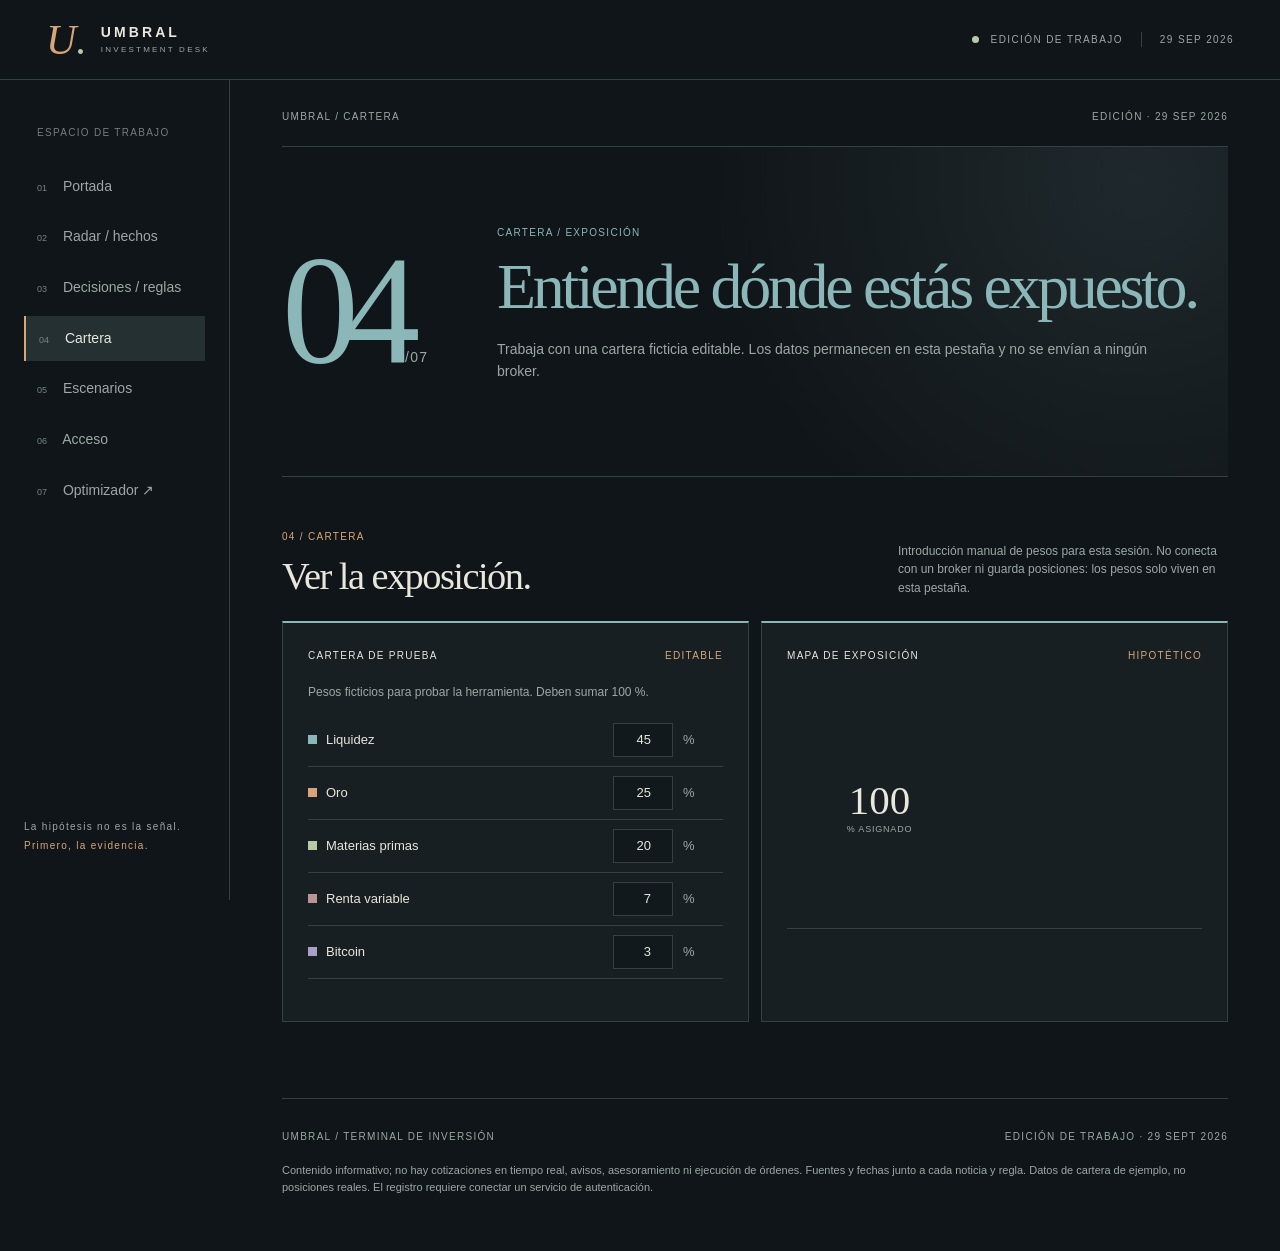
==== cartera.html @ d8eb35ee "Separate Umbral workspaces and date editorial decisions" ====
<!doctype html>
<html lang="es"><head><meta charset="utf-8"><meta name="viewport" content="width=device-width, initial-scale=1"><meta name="theme-color" content="#12171b"><title>Cartera · UMBRAL</title><link rel="stylesheet" href="./style.css"></head><body class="page-cartera"><div class="shell"><header class="topbar"><a class="brand" href="./" aria-label="Umbral, inicio"><span class="brandmark">U<span class="markdot">.</span></span><span class="brandname">UMBRAL<small>INVESTMENT DESK</small></span></a><div class="session"><span class="live-dot"></span><span>EDICIÓN DE TRABAJO</span><span class="top-date">29 SEP 2026</span></div></header><div class="layout"><aside class="rail"><div class="rail-label">ESPACIO DE TRABAJO</div><nav aria-label="Secciones"><a  href="./"><span>01</span> Portada</a><a href="./radar.html"><span>02</span> Radar / hechos</a><a href="./decisiones.html"><span>03</span> Decisiones / reglas</a><a class="active" aria-current="page" href="./cartera.html"><span>04</span> Cartera</a><a href="./escenarios.html"><span>05</span> Escenarios</a><a href="./#registro"><span>06</span> Acceso</a><a href="./optimizador/"><span>07</span> Optimizador ↗</a></nav><div class="rail-bottom">La hipótesis no es la señal.<br><strong>Primero, la evidencia.</strong></div></aside><main><div class="eyebrow"><span>UMBRAL / CARTERA</span><span>EDICIÓN · 29 SEP 2026</span></div><div class="page-masthead"><div class="mast-no">04<span>/07</span></div><div><div class="kicker">CARTERA / EXPOSICIÓN</div><h1>Entiende dónde estás expuesto.</h1><p>Trabaja con una cartera ficticia editable. Los datos permanecen en esta pestaña y no se envían a ningún broker.</p></div></div><section class="section"><div class="section-head"><div><span class="section-num">04 / CARTERA</span><h2>Ver la exposición.</h2></div><p>Introducción manual de pesos para esta sesión. No conecta con un broker ni guarda posiciones: los pesos solo viven en esta pestaña.</p></div><div class="portfolio-grid"><div class="panel"><div class="panel-title">CARTERA DE PRUEBA <span>EDITABLE</span></div><p class="helper">Pesos ficticios para probar la herramienta. Deben sumar 100 %.</p><div id="weight-inputs"></div><div class="weight-total" id="weight-total"></div></div><div class="panel portfolio-view"><div class="panel-title">MAPA DE EXPOSICIÓN <span>HIPOTÉTICO</span></div><div class="donut-wrap"><div class="donut" id="donut"><div class="donut-center">100<small>% ASIGNADO</small></div></div><div class="legend" id="legend"></div></div><p class="insight" id="portfolio-insight"></p></div></div></section><footer><span>UMBRAL / TERMINAL DE INVERSIÓN</span><span>EDICIÓN DE TRABAJO · 29 SEPT 2026</span><p>Contenido informativo; no hay cotizaciones en tiempo real, avisos, asesoramiento ni ejecución de órdenes. Fuentes y fechas junto a cada noticia y regla. Datos de cartera de ejemplo, no posiciones reales. El registro requiere conectar un servicio de autenticación.</p></footer></main></div></div><script src="./config.js"></script><script src="./app.js"></script></body></html>
---- style.css ----
:root{--bg:#101519;--surface:#181f23;--surface2:#202a2d;--line:#354044;--text:#e9e6db;--muted:#9ca8a5;--gold:#d6a679;--lime:#b7cba5;--blue:#8bb7b9;--red:#d28c80}*{box-sizing:border-box}html{scroll-behavior:smooth}body{margin:0;background:var(--bg);color:var(--text);font-family:Arial,Helvetica,sans-serif;font-size:14px;line-height:1.55}a{color:inherit;text-decoration:none}button,input{font:inherit}button{cursor:pointer}.shell{max-width:1700px;margin:auto}.topbar{height:80px;border-bottom:1px solid var(--line);display:flex;align-items:center;justify-content:space-between;padding:0 46px}.brand{display:flex;gap:14px;align-items:center}.brandmark{font-family:Georgia,serif;font-size:42px;font-style:italic;line-height:1;color:var(--gold)}.markdot{color:var(--lime)}.brandname{font-size:14px;font-weight:700;letter-spacing:.22em}.brandname small{display:block;font-size:8px;font-weight:400;letter-spacing:.28em;color:var(--muted)}.session{display:flex;align-items:center;gap:12px;font-size:10px;letter-spacing:.14em;color:var(--muted)}.live-dot,.dot{display:inline-block;width:7px;height:7px;background:var(--lime);border-radius:50%;flex:none}.top-date{border-left:1px solid var(--line);padding-left:18px;margin-left:6px}.layout{display:grid;grid-template-columns:230px minmax(0,1fr)}.rail{position:sticky;top:0;align-self:start;min-height:calc(100vh - 80px);border-right:1px solid var(--line);padding:45px 24px;display:flex;flex-direction:column}.rail-label,.eyebrow,.kicker,.section-num,.card-meta,.panel-title,.source-note,.rail-bottom,footer,.figure-top,.figure-row,.figure-desc,.news-foot,.signal-id,.signal-status,.formula{letter-spacing:.13em;font-size:10px}.rail-label{color:#707f80;margin:0 0 23px 13px}.rail nav{display:flex;flex-direction:column;gap:5px}.rail nav a{padding:12px 13px;color:var(--muted);transition:.2s}.rail nav a span{font-size:9px;color:#758586;margin-right:12px}.rail nav a:hover,.rail nav a.active{background:#253033;color:var(--text)}.rail nav a.active{border-left:2px solid var(--gold)}.rail-bottom{margin-top:auto;color:var(--muted);line-height:1.9}.rail-bottom strong{color:var(--gold);font-weight:400}main{min-width:0;padding:0 52px}.eyebrow{display:flex;justify-content:space-between;color:var(--muted);padding:29px 0 21px;border-bottom:1px solid var(--line)}.hero{display:grid;grid-template-columns:minmax(0,1.25fr) minmax(280px,.75fr);gap:52px;align-items:center;padding:67px 0 66px}.kicker{color:var(--gold)}h1,h2,h3,p{margin-top:0}h1,h2,h3{font-weight:400}h1,h2{font-family:Georgia,'Times New Roman',serif}h1{font-size:clamp(43px,5vw,80px);line-height:1.06;letter-spacing:-.052em;margin:21px 0 23px;max-width:750px}h1 em{font-weight:400;color:var(--gold)}.hero p{font-size:15px;color:var(--muted);max-width:490px;line-height:1.75}.hero-actions{display:flex;gap:10px;flex-wrap:wrap;margin-top:31px}.button{display:inline-flex;justify-content:space-between;align-items:center;gap:25px;padding:13px 17px;font-size:12px;font-weight:600;min-height:46px}.button.primary{background:var(--gold);color:#171c1d}.button.quiet{border:1px solid var(--line);color:var(--text)}.button:hover{filter:brightness(1.12)}.hero-figure{background:linear-gradient(145deg,#253034,#1a2226 80%);border:1px solid #44504d;padding:26px 27px 21px;min-height:330px;box-shadow:15px 15px 0 #11191d}.figure-top{display:flex;align-items:center;justify-content:space-between;color:var(--muted)}.status-pill{background:#3b3830;color:#e8c79d;padding:5px 8px;font-size:9px;white-space:nowrap}.status-pill i{display:inline-block;width:6px;height:6px;background:var(--gold);border-radius:50%;margin-right:5px}.figure-number{font-family:Georgia,serif;font-size:104px;line-height:1;margin:28px 0 0;letter-spacing:-.08em}.figure-number span{font-size:34px;color:#657376;letter-spacing:0}.figure-desc{color:var(--muted);margin:2px 0 23px}.figure-divider{border-top:1px solid var(--line)}.figure-row{display:flex;justify-content:space-between;gap:10px;padding:11px 0;border-bottom:1px solid var(--line);color:var(--muted)}.figure-row b{font-weight:500;color:var(--gold)}.hero-figure small{display:block;color:#8b9998;font-size:10px;margin-top:17px;letter-spacing:0}.metrics{display:grid;grid-template-columns:repeat(3,1fr);border-top:1px solid var(--line);border-bottom:1px solid var(--line)}.metrics>div{padding:23px 22px 22px 0}.metrics>div+div{padding-left:22px;border-left:1px solid var(--line)}.metrics span{font-size:10px;letter-spacing:.12em;color:var(--gold)}.metrics strong{display:block;margin:6px 0 4px;font-family:Georgia,serif;font-size:21px;font-weight:400;line-height:1.2}.metrics p{margin:0;color:var(--muted);font-size:12px}.section{padding:76px 0 12px;scroll-margin-top:20px}.section-head{display:flex;justify-content:space-between;gap:28px;align-items:end;margin-bottom:24px}.section-num{color:var(--gold)}h2{font-size:clamp(34px,3vw,49px);letter-spacing:-.04em;margin:9px 0 0;line-height:1.1}.section-head p{max-width:330px;color:var(--muted);font-size:12px;margin:0}.news-grid{display:grid;grid-template-columns:repeat(2,minmax(0,1fr));gap:12px}.news-card{background:var(--surface);border:1px solid var(--line);padding:23px 23px 20px;min-height:240px;display:flex;flex-direction:column}.news-card.lead{grid-row:span 2;background:#253034;border-top:2px solid var(--gold);min-height:493px}.news-card.muted-card{background:#151d21}.card-meta{display:flex;justify-content:space-between;gap:12px;color:#8d9d9e}.card-meta .topic{color:var(--gold)}.news-card h3{font-family:Georgia,serif;font-size:27px;letter-spacing:-.025em;line-height:1.16;margin:25px 0 10px}.news-card.lead h3{font-size:40px;max-width:380px;margin-top:64px}.news-card p{font-size:13px;color:#b4bfbd;line-height:1.65}.news-foot{display:flex;justify-content:space-between;gap:10px;flex-wrap:wrap;border-top:1px solid var(--line);padding-top:16px;margin-top:auto;color:var(--muted);letter-spacing:.03em;font-size:11px}.news-foot a{color:var(--gold)}.dot.amber{background:var(--gold)}.dot.blue{background:var(--blue)}.signal-list{border-top:1px solid var(--line)}.signal{display:grid;grid-template-columns:180px minmax(0,1fr) 110px;gap:20px;padding:26px 0;border-bottom:1px solid var(--line);align-items:start}.signal-id{font-family:Georgia,serif;color:var(--gold);font-size:35px;line-height:1}.signal-id span{display:block;font-family:Arial,sans-serif;font-size:9px;color:var(--muted);margin-top:12px}.signal h3{font-family:Georgia,serif;font-size:23px;line-height:1.1;margin:0 0 8px}.signal p{color:var(--muted);font-size:12px;max-width:530px;margin:0}.signal-status{color:var(--gold);border:1px solid #685648;padding:7px 8px;text-align:center;white-space:nowrap;font-size:9px}.source-note{color:var(--muted);letter-spacing:0;font-size:11px;margin-top:16px}.portfolio-grid,.scenario-grid{display:grid;grid-template-columns:1fr 1fr;gap:12px}.panel{border:1px solid var(--line);background:var(--surface);padding:25px;min-width:0}.panel-title{display:flex;justify-content:space-between;gap:10px;color:var(--text);margin-bottom:19px}.panel-title span{color:var(--gold)}.helper,.insight{font-size:12px;color:var(--muted)}.weight-row{display:grid;grid-template-columns:1fr 60px 40px;gap:10px;align-items:center;padding:9px 0;border-bottom:1px solid var(--line);font-size:13px}.weight-row input{width:60px;padding:6px;border:1px solid var(--line);background:#11191c;color:var(--text);text-align:right;border-radius:0}.weight-row i,.legend i{display:inline-block;width:9px;height:9px;margin-right:9px}.weight-row .suffix{color:var(--muted)}.weight-total{font-size:12px;color:var(--lime);margin-top:17px}.weight-total.error{color:var(--red)}.donut-wrap{display:flex;align-items:center;gap:25px;min-height:245px}.donut{height:185px;width:185px;border-radius:50%;display:grid;place-items:center;flex:none}.donut-center{display:flex;align-items:center;justify-content:center;flex-direction:column;background:var(--surface);border-radius:50%;height:120px;width:120px;font:41px Georgia,serif}.donut-center small{font:9px Arial,sans-serif;letter-spacing:.09em;color:var(--muted)}.legend{display:grid;gap:10px;font-size:12px;min-width:0}.legend div{white-space:nowrap}.legend span{color:var(--muted)}.insight{border-top:1px solid var(--line);padding-top:15px;margin:0}.scenario-controls label{display:block;font-size:12px;color:var(--muted);margin:11px 0 17px}.scenario-controls output{float:right;color:var(--text)}input[type=range]{width:100%;display:block;margin-top:9px;accent-color:var(--gold)}.preset-row{display:flex;flex-wrap:wrap;gap:7px;border-top:1px solid var(--line);padding-top:17px}.preset-row button{border:1px solid var(--line);background:#263034;color:var(--text);padding:8px 11px;font-size:11px}.preset-row button:hover{border-color:var(--gold)}.impact-value{font-family:Georgia,serif;font-size:clamp(54px,6vw,90px);line-height:1.15;color:var(--lime);margin:30px 0 8px;letter-spacing:-.06em}.impact-value.negative{color:var(--red)}.impact p{font-size:12px;color:var(--muted);max-width:370px}.impact-bars{margin-top:25px}.impact-row{display:grid;grid-template-columns:110px 1fr 60px;gap:10px;align-items:center;font-size:11px;margin:13px 0;color:var(--muted)}.impact-track{height:6px;background:#344044;position:relative}.impact-track i{display:block;height:6px;background:var(--gold);position:absolute;left:50%}.impact-track i.minus{background:var(--red);right:50%;left:auto}.impact-row b{color:var(--text);text-align:right;font-weight:400}.formula{border-top:1px solid var(--line);padding-top:18px;color:var(--muted);letter-spacing:0;margin-top:27px}.add-value{margin-top:12px;border:1px solid #665443;background:#272b2a;display:flex;gap:28px;padding:22px 25px}.add-num{color:var(--gold);font:38px Georgia,serif;white-space:nowrap}.add-value h3{font:23px Georgia,serif;margin:0 0 7px}.add-value p{font-size:12px;line-height:1.7;color:#c4c8be;margin:0}.optimizer-box{background:#262b29;border:1px solid #665443;padding:42px;display:flex;justify-content:space-between;gap:25px;overflow:hidden}.optimizer-box h2{margin:13px 0 15px}.optimizer-box p{font-size:13px;color:#bdc5bf;max-width:570px;line-height:1.7}.optimizer-box .button{margin-top:10px}.optimizer-glyph{font:130px Georgia,serif;color:#d6a67922;align-self:center;position:relative}.optimizer-glyph span{position:absolute;right:0;bottom:20px;font:11px Arial,sans-serif;color:var(--gold);letter-spacing:.18em}footer{border-top:1px solid var(--line);padding:30px 0 55px;display:flex;flex-wrap:wrap;justify-content:space-between;gap:10px;color:var(--muted);margin-top:64px}footer p{flex-basis:100%;font-size:11px;letter-spacing:0;margin:7px 0 0}@media(max-width:1100px){main{padding:0 30px}.layout{grid-template-columns:190px minmax(0,1fr)}.rail{padding:30px 15px}.hero{gap:30px}.donut-wrap{flex-wrap:wrap}.news-card.lead{min-height:450px}}@media(max-width:760px){.topbar{height:62px;padding:0 16px}.top-date{display:none}.session{font-size:9px}.brandmark{font-size:34px}.brandname{font-size:12px}.layout{display:block}.rail{min-height:0;position:sticky;top:0;z-index:5;padding:0;border-right:0;background:#101519;border-bottom:1px solid var(--line)}.rail-label,.rail-bottom{display:none}.rail nav{flex-direction:row;overflow-x:auto;gap:0;scrollbar-width:none;white-space:nowrap;padding:0 10px}.rail nav::-webkit-scrollbar{display:none}.rail nav a{padding:13px 10px;font-size:11px}.rail nav a span{display:none}main{padding:0 17px}.eyebrow{padding:19px 0 10px;font-size:9px}.eyebrow span:last-child{max-width:120px;text-align:right}.hero{grid-template-columns:1fr;gap:28px;padding:42px 0 34px}h1{font-size:clamp(40px,10vw,56px);margin:14px 0 17px}.hero p{font-size:13px}.hero-actions{margin-top:22px}.hero-figure{min-height:0;padding:18px 19px;box-shadow:7px 7px 0 #11191d}.figure-number{font-size:72px;margin-top:19px}.figure-desc{margin-bottom:13px}.metrics{grid-template-columns:1fr}.metrics>div,.metrics>div+div{padding:14px 0;border-left:0;border-top:1px solid var(--line)}.metrics>div:first-child{border-top:0}.metrics strong{font-size:18px}.metrics p{font-size:11px}.section{padding-top:55px}.section-head{display:block}.section-head p{margin-top:12px}.news-grid,.portfolio-grid,.scenario-grid{grid-template-columns:1fr}.news-card,.news-card.lead{min-height:0;grid-row:auto;padding:20px}.news-card.lead h3{font-size:30px;margin:27px 0 10px}.news-card h3{font-size:25px;margin:20px 0 10px}.news-card p{font-size:12px}.signal{grid-template-columns:40px 1fr;gap:13px;padding:20px 0}.signal-id{font-size:26px}.signal-id span{display:none}.signal h3{font-size:19px}.signal-status{grid-column:2;justify-self:start;font-size:8px;padding:5px 7px}.panel{padding:20px}.donut-wrap{flex-wrap:nowrap;gap:18px}.donut{width:150px;height:150px}.donut-center{width:94px;height:94px;font-size:29px}.legend{font-size:10px}.add-value{padding:18px;gap:15px}.add-num{font-size:25px}.optimizer-box{padding:25px}.optimizer-glyph{display:none}footer{margin-top:45px;padding-bottom:30px}}@media(max-width:360px){.donut-wrap{flex-wrap:wrap}.hero-actions .button{width:100%}.card-meta{font-size:9px}.session{letter-spacing:0}}
.signup-box{border:1px solid #786049;background:linear-gradient(135deg,#293132,#1c2528);padding:38px;display:grid;grid-template-columns:minmax(0,1fr) 210px;gap:48px}.signup-box h2{margin:13px 0}.signup-box p{color:#bfcbc7;font-size:13px;line-height:1.7;max-width:590px}.signup-box form{margin-top:26px;max-width:520px}.signup-box label{display:block;font-size:10px;letter-spacing:.16em;color:var(--gold);margin-bottom:9px}.signup-controls{display:flex;gap:8px}.signup-controls input{min-width:0;flex:1;background:#11191c;border:1px solid #64706b;border-radius:0;color:var(--text);padding:13px;font-size:14px}.signup-controls button{border:0;background:var(--gold);color:#131b1b;padding:12px 17px;font-weight:700;white-space:nowrap}.signup-controls button:disabled{opacity:.45;cursor:not-allowed}.signup-box #signup-state{font-size:11px;color:var(--gold);margin:7px 0 0}.signup-box .privacy{font-size:11px;color:var(--muted);margin:18px 0 0}.signup-aside{border-left:1px solid #54605b;padding-left:22px;display:flex;flex-direction:column;justify-content:center;gap:31px;font-family:Georgia,serif;font-size:16px;color:var(--gold)}@media(max-width:760px){.signup-box{grid-template-columns:1fr;padding:24px;gap:18px}.signup-aside{border-left:0;border-top:1px solid #54605b;padding:17px 0 0;gap:7px;font-size:12px}.signup-controls{flex-wrap:wrap}.signup-controls input,.signup-controls button{width:100%;min-height:46px}}
/* Separate workspaces share one system but use their own visual hierarchy. */
body.page-radar{--page-accent:#d6a679}body.page-senales{--page-accent:#d28c80}body.page-cartera{--page-accent:#8bb7b9}body.page-escenarios{--page-accent:#b7cba5}body.page-portada{--page-accent:#d6a679}
.page-masthead{display:grid;grid-template-columns:180px minmax(0,1fr);gap:35px;min-height:330px;align-items:center;border-bottom:1px solid var(--line);background:radial-gradient(circle at 90% 10%,color-mix(in srgb,var(--page-accent) 12%,transparent),transparent 47%)}.mast-no{font:clamp(100px,12vw,190px)/1 Georgia,serif;color:var(--page-accent);letter-spacing:-.1em}.mast-no span{font:14px Arial,sans-serif;letter-spacing:.1em;color:var(--muted)}.page-masthead .kicker,.page-masthead h1{color:var(--page-accent)}.page-masthead h1{max-width:820px;margin:12px 0 19px;font-size:clamp(42px,5vw,72px)}.page-masthead p{max-width:670px;color:var(--muted);font-size:14px}.page-masthead+.section{padding-top:48px}.page-senales .signal-list{border-top:2px solid var(--page-accent)}.page-senales .signal-id,.page-senales .section-num{color:var(--page-accent)}.page-cartera .panel{border-top:2px solid var(--page-accent)}.page-escenarios .panel{border-top:2px solid var(--page-accent)}.editorial-stamp{border:1px solid var(--line);padding:12px 15px;margin:0 0 18px;background:#232c2e;font-size:10px;letter-spacing:.08em;color:var(--muted)}.editorial-stamp a,.source-note a{color:var(--gold);text-decoration:underline;text-underline-offset:3px}.source-note{line-height:1.6}
@media(max-width:760px){.page-masthead{grid-template-columns:1fr;gap:0;min-height:0;padding:34px 0 28px}.mast-no{font-size:72px}.page-masthead h1{font-size:43px}.page-masthead p{font-size:12px}.page-masthead+.section{padding-top:30px}}
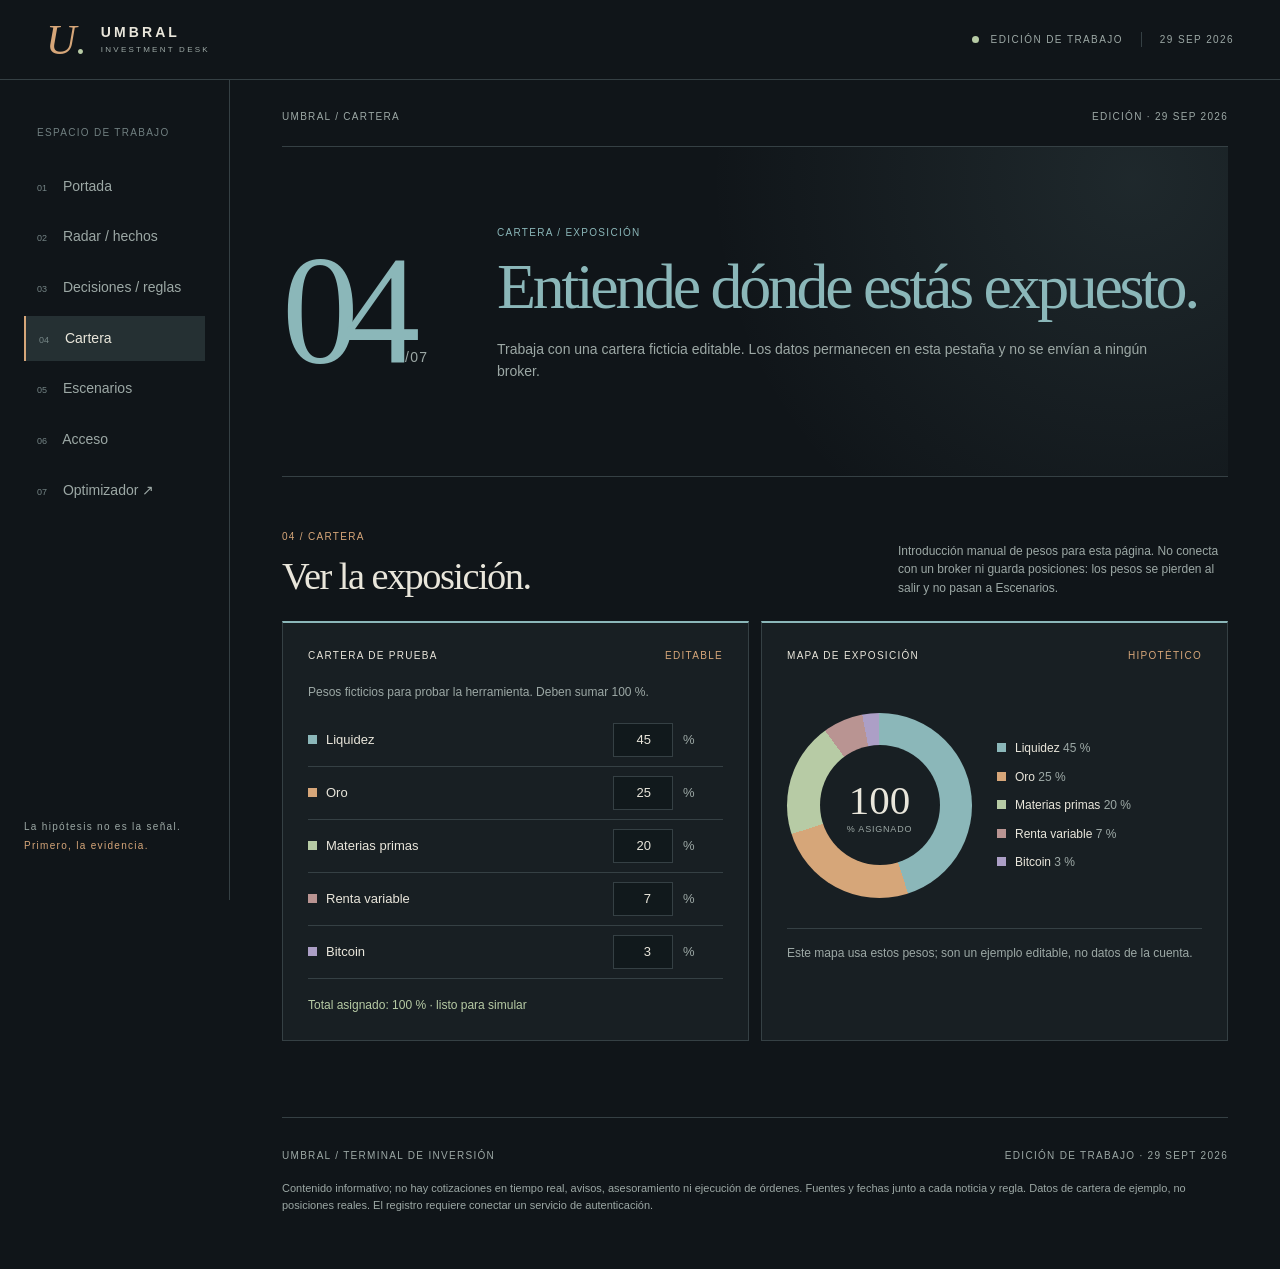
==== commit 29912737: "Restore scenario calculations in separate workspace" ====
--- a/cartera.html
+++ b/cartera.html
@@ -1,2 +1,2 @@
 <!doctype html>
-<html lang="es"><head><meta charset="utf-8"><meta name="viewport" content="width=device-width, initial-scale=1"><meta name="theme-color" content="#12171b"><title>Cartera · UMBRAL</title><link rel="stylesheet" href="./style.css"></head><body class="page-cartera"><div class="shell"><header class="topbar"><a class="brand" href="./" aria-label="Umbral, inicio"><span class="brandmark">U<span class="markdot">.</span></span><span class="brandname">UMBRAL<small>INVESTMENT DESK</small></span></a><div class="session"><span class="live-dot"></span><span>EDICIÓN DE TRABAJO</span><span class="top-date">29 SEP 2026</span></div></header><div class="layout"><aside class="rail"><div class="rail-label">ESPACIO DE TRABAJO</div><nav aria-label="Secciones"><a  href="./"><span>01</span> Portada</a><a href="./radar.html"><span>02</span> Radar / hechos</a><a href="./decisiones.html"><span>03</span> Decisiones / reglas</a><a class="active" aria-current="page" href="./cartera.html"><span>04</span> Cartera</a><a href="./escenarios.html"><span>05</span> Escenarios</a><a href="./#registro"><span>06</span> Acceso</a><a href="./optimizador/"><span>07</span> Optimizador ↗</a></nav><div class="rail-bottom">La hipótesis no es la señal.<br><strong>Primero, la evidencia.</strong></div></aside><main><div class="eyebrow"><span>UMBRAL / CARTERA</span><span>EDICIÓN · 29 SEP 2026</span></div><div class="page-masthead"><div class="mast-no">04<span>/07</span></div><div><div class="kicker">CARTERA / EXPOSICIÓN</div><h1>Entiende dónde estás expuesto.</h1><p>Trabaja con una cartera ficticia editable. Los datos permanecen en esta pestaña y no se envían a ningún broker.</p></div></div><section class="section"><div class="section-head"><div><span class="section-num">04 / CARTERA</span><h2>Ver la exposición.</h2></div><p>Introducción manual de pesos para esta sesión. No conecta con un broker ni guarda posiciones: los pesos solo viven en esta pestaña.</p></div><div class="portfolio-grid"><div class="panel"><div class="panel-title">CARTERA DE PRUEBA <span>EDITABLE</span></div><p class="helper">Pesos ficticios para probar la herramienta. Deben sumar 100 %.</p><div id="weight-inputs"></div><div class="weight-total" id="weight-total"></div></div><div class="panel portfolio-view"><div class="panel-title">MAPA DE EXPOSICIÓN <span>HIPOTÉTICO</span></div><div class="donut-wrap"><div class="donut" id="donut"><div class="donut-center">100<small>% ASIGNADO</small></div></div><div class="legend" id="legend"></div></div><p class="insight" id="portfolio-insight"></p></div></div></section><footer><span>UMBRAL / TERMINAL DE INVERSIÓN</span><span>EDICIÓN DE TRABAJO · 29 SEPT 2026</span><p>Contenido informativo; no hay cotizaciones en tiempo real, avisos, asesoramiento ni ejecución de órdenes. Fuentes y fechas junto a cada noticia y regla. Datos de cartera de ejemplo, no posiciones reales. El registro requiere conectar un servicio de autenticación.</p></footer></main></div></div><script src="./config.js"></script><script src="./app.js"></script></body></html>
+<html lang="es"><head><meta charset="utf-8"><meta name="viewport" content="width=device-width, initial-scale=1"><meta name="theme-color" content="#12171b"><title>Cartera · UMBRAL</title><link rel="stylesheet" href="./style.css"></head><body class="page-cartera"><div class="shell"><header class="topbar"><a class="brand" href="./" aria-label="Umbral, inicio"><span class="brandmark">U<span class="markdot">.</span></span><span class="brandname">UMBRAL<small>INVESTMENT DESK</small></span></a><div class="session"><span class="live-dot"></span><span>EDICIÓN DE TRABAJO</span><span class="top-date">29 SEP 2026</span></div></header><div class="layout"><aside class="rail"><div class="rail-label">ESPACIO DE TRABAJO</div><nav aria-label="Secciones"><a  href="./"><span>01</span> Portada</a><a href="./radar.html"><span>02</span> Radar / hechos</a><a href="./decisiones.html"><span>03</span> Decisiones / reglas</a><a class="active" aria-current="page" href="./cartera.html"><span>04</span> Cartera</a><a href="./escenarios.html"><span>05</span> Escenarios</a><a href="./#registro"><span>06</span> Acceso</a><a href="./optimizador/"><span>07</span> Optimizador ↗</a></nav><div class="rail-bottom">La hipótesis no es la señal.<br><strong>Primero, la evidencia.</strong></div></aside><main><div class="eyebrow"><span>UMBRAL / CARTERA</span><span>EDICIÓN · 29 SEP 2026</span></div><div class="page-masthead"><div class="mast-no">04<span>/07</span></div><div><div class="kicker">CARTERA / EXPOSICIÓN</div><h1>Entiende dónde estás expuesto.</h1><p>Trabaja con una cartera ficticia editable. Los datos permanecen en esta pestaña y no se envían a ningún broker.</p></div></div><section class="section"><div class="section-head"><div><span class="section-num">04 / CARTERA</span><h2>Ver la exposición.</h2></div><p>Introducción manual de pesos para esta página. No conecta con un broker ni guarda posiciones: los pesos se pierden al salir y no pasan a Escenarios.</p></div><div class="portfolio-grid"><div class="panel"><div class="panel-title">CARTERA DE PRUEBA <span>EDITABLE</span></div><p class="helper">Pesos ficticios para probar la herramienta. Deben sumar 100 %.</p><div id="weight-inputs"></div><div class="weight-total" id="weight-total"></div></div><div class="panel portfolio-view"><div class="panel-title">MAPA DE EXPOSICIÓN <span>HIPOTÉTICO</span></div><div class="donut-wrap"><div class="donut" id="donut"><div class="donut-center">100<small>% ASIGNADO</small></div></div><div class="legend" id="legend"></div></div><p class="insight" id="portfolio-insight"></p></div></div></section><footer><span>UMBRAL / TERMINAL DE INVERSIÓN</span><span>EDICIÓN DE TRABAJO · 29 SEPT 2026</span><p>Contenido informativo; no hay cotizaciones en tiempo real, avisos, asesoramiento ni ejecución de órdenes. Fuentes y fechas junto a cada noticia y regla. Datos de cartera de ejemplo, no posiciones reales. El registro requiere conectar un servicio de autenticación.</p></footer></main></div></div><script src="./config.js"></script><script src="./app.js"></script></body></html>
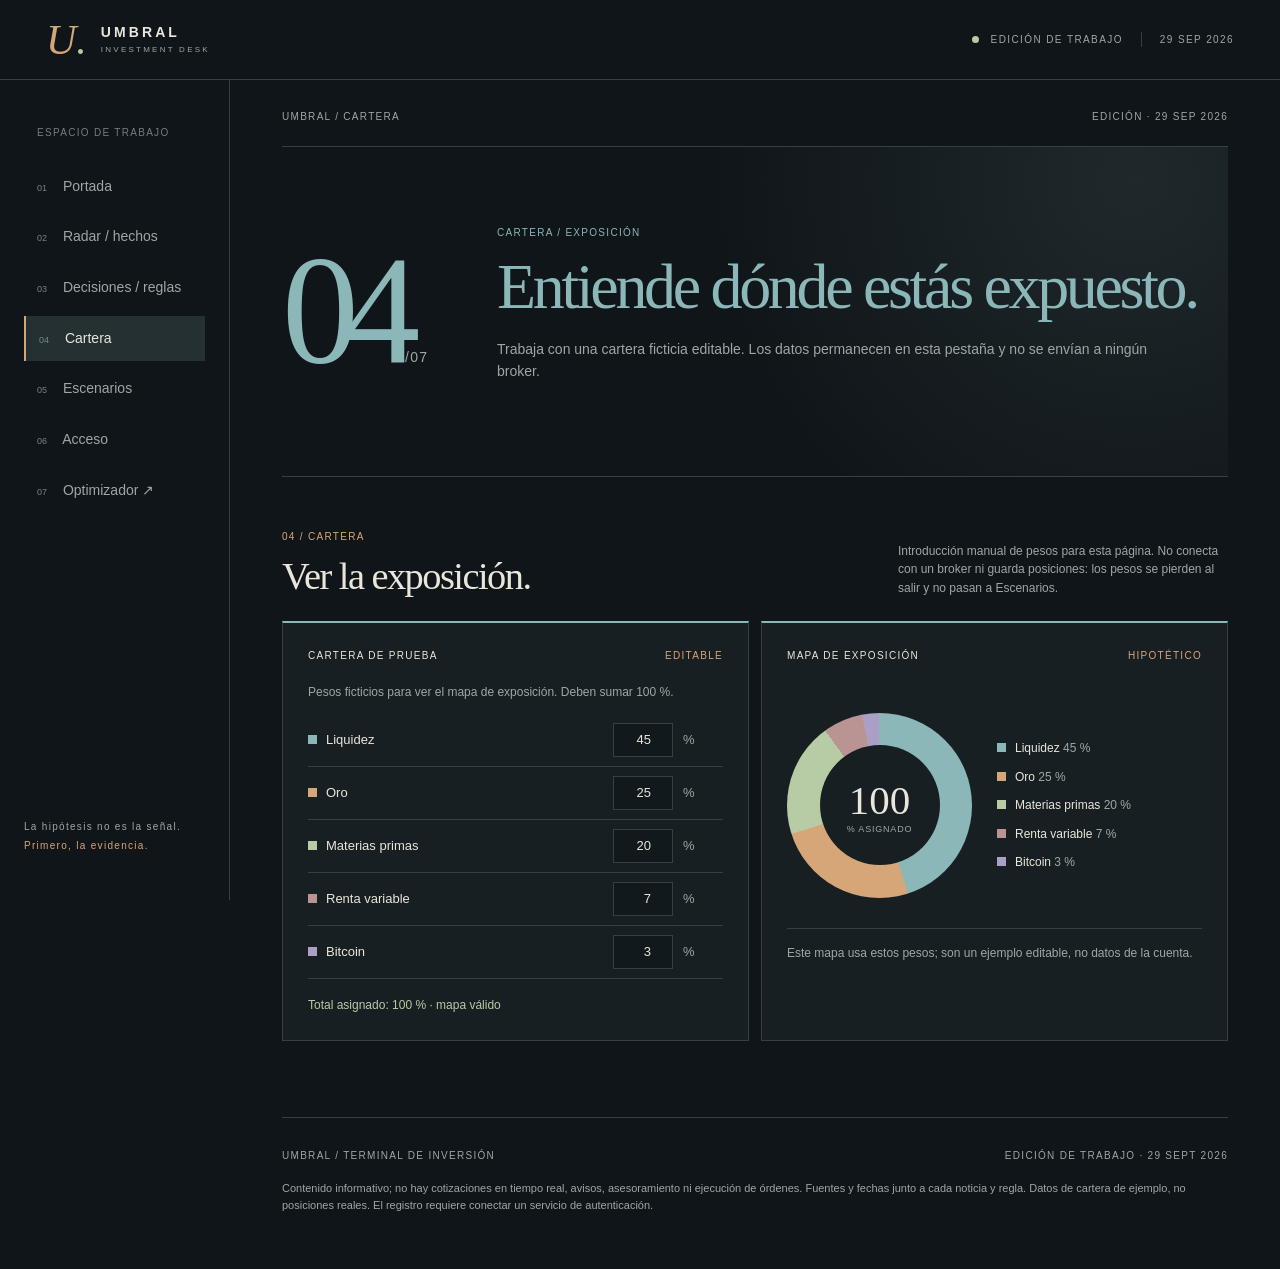
==== commit 3d2c9f0f: "Clarify portfolio map does not feed scenarios" ====
--- a/cartera.html
+++ b/cartera.html
@@ -1,2 +1,2 @@
 <!doctype html>
-<html lang="es"><head><meta charset="utf-8"><meta name="viewport" content="width=device-width, initial-scale=1"><meta name="theme-color" content="#12171b"><title>Cartera · UMBRAL</title><link rel="stylesheet" href="./style.css"></head><body class="page-cartera"><div class="shell"><header class="topbar"><a class="brand" href="./" aria-label="Umbral, inicio"><span class="brandmark">U<span class="markdot">.</span></span><span class="brandname">UMBRAL<small>INVESTMENT DESK</small></span></a><div class="session"><span class="live-dot"></span><span>EDICIÓN DE TRABAJO</span><span class="top-date">29 SEP 2026</span></div></header><div class="layout"><aside class="rail"><div class="rail-label">ESPACIO DE TRABAJO</div><nav aria-label="Secciones"><a  href="./"><span>01</span> Portada</a><a href="./radar.html"><span>02</span> Radar / hechos</a><a href="./decisiones.html"><span>03</span> Decisiones / reglas</a><a class="active" aria-current="page" href="./cartera.html"><span>04</span> Cartera</a><a href="./escenarios.html"><span>05</span> Escenarios</a><a href="./#registro"><span>06</span> Acceso</a><a href="./optimizador/"><span>07</span> Optimizador ↗</a></nav><div class="rail-bottom">La hipótesis no es la señal.<br><strong>Primero, la evidencia.</strong></div></aside><main><div class="eyebrow"><span>UMBRAL / CARTERA</span><span>EDICIÓN · 29 SEP 2026</span></div><div class="page-masthead"><div class="mast-no">04<span>/07</span></div><div><div class="kicker">CARTERA / EXPOSICIÓN</div><h1>Entiende dónde estás expuesto.</h1><p>Trabaja con una cartera ficticia editable. Los datos permanecen en esta pestaña y no se envían a ningún broker.</p></div></div><section class="section"><div class="section-head"><div><span class="section-num">04 / CARTERA</span><h2>Ver la exposición.</h2></div><p>Introducción manual de pesos para esta página. No conecta con un broker ni guarda posiciones: los pesos se pierden al salir y no pasan a Escenarios.</p></div><div class="portfolio-grid"><div class="panel"><div class="panel-title">CARTERA DE PRUEBA <span>EDITABLE</span></div><p class="helper">Pesos ficticios para probar la herramienta. Deben sumar 100 %.</p><div id="weight-inputs"></div><div class="weight-total" id="weight-total"></div></div><div class="panel portfolio-view"><div class="panel-title">MAPA DE EXPOSICIÓN <span>HIPOTÉTICO</span></div><div class="donut-wrap"><div class="donut" id="donut"><div class="donut-center">100<small>% ASIGNADO</small></div></div><div class="legend" id="legend"></div></div><p class="insight" id="portfolio-insight"></p></div></div></section><footer><span>UMBRAL / TERMINAL DE INVERSIÓN</span><span>EDICIÓN DE TRABAJO · 29 SEPT 2026</span><p>Contenido informativo; no hay cotizaciones en tiempo real, avisos, asesoramiento ni ejecución de órdenes. Fuentes y fechas junto a cada noticia y regla. Datos de cartera de ejemplo, no posiciones reales. El registro requiere conectar un servicio de autenticación.</p></footer></main></div></div><script src="./config.js"></script><script src="./app.js"></script></body></html>
+<html lang="es"><head><meta charset="utf-8"><meta name="viewport" content="width=device-width, initial-scale=1"><meta name="theme-color" content="#12171b"><title>Cartera · UMBRAL</title><link rel="stylesheet" href="./style.css"></head><body class="page-cartera"><div class="shell"><header class="topbar"><a class="brand" href="./" aria-label="Umbral, inicio"><span class="brandmark">U<span class="markdot">.</span></span><span class="brandname">UMBRAL<small>INVESTMENT DESK</small></span></a><div class="session"><span class="live-dot"></span><span>EDICIÓN DE TRABAJO</span><span class="top-date">29 SEP 2026</span></div></header><div class="layout"><aside class="rail"><div class="rail-label">ESPACIO DE TRABAJO</div><nav aria-label="Secciones"><a  href="./"><span>01</span> Portada</a><a href="./radar.html"><span>02</span> Radar / hechos</a><a href="./decisiones.html"><span>03</span> Decisiones / reglas</a><a class="active" aria-current="page" href="./cartera.html"><span>04</span> Cartera</a><a href="./escenarios.html"><span>05</span> Escenarios</a><a href="./#registro"><span>06</span> Acceso</a><a href="./optimizador/"><span>07</span> Optimizador ↗</a></nav><div class="rail-bottom">La hipótesis no es la señal.<br><strong>Primero, la evidencia.</strong></div></aside><main><div class="eyebrow"><span>UMBRAL / CARTERA</span><span>EDICIÓN · 29 SEP 2026</span></div><div class="page-masthead"><div class="mast-no">04<span>/07</span></div><div><div class="kicker">CARTERA / EXPOSICIÓN</div><h1>Entiende dónde estás expuesto.</h1><p>Trabaja con una cartera ficticia editable. Los datos permanecen en esta pestaña y no se envían a ningún broker.</p></div></div><section class="section"><div class="section-head"><div><span class="section-num">04 / CARTERA</span><h2>Ver la exposición.</h2></div><p>Introducción manual de pesos para esta página. No conecta con un broker ni guarda posiciones: los pesos se pierden al salir y no pasan a Escenarios.</p></div><div class="portfolio-grid"><div class="panel"><div class="panel-title">CARTERA DE PRUEBA <span>EDITABLE</span></div><p class="helper">Pesos ficticios para ver el mapa de exposición. Deben sumar 100 %.</p><div id="weight-inputs"></div><div class="weight-total" id="weight-total"></div></div><div class="panel portfolio-view"><div class="panel-title">MAPA DE EXPOSICIÓN <span>HIPOTÉTICO</span></div><div class="donut-wrap"><div class="donut" id="donut"><div class="donut-center">100<small>% ASIGNADO</small></div></div><div class="legend" id="legend"></div></div><p class="insight" id="portfolio-insight"></p></div></div></section><footer><span>UMBRAL / TERMINAL DE INVERSIÓN</span><span>EDICIÓN DE TRABAJO · 29 SEPT 2026</span><p>Contenido informativo; no hay cotizaciones en tiempo real, avisos, asesoramiento ni ejecución de órdenes. Fuentes y fechas junto a cada noticia y regla. Datos de cartera de ejemplo, no posiciones reales. El registro requiere conectar un servicio de autenticación.</p></footer></main></div></div><script src="./config.js"></script><script src="./app.js"></script></body></html>
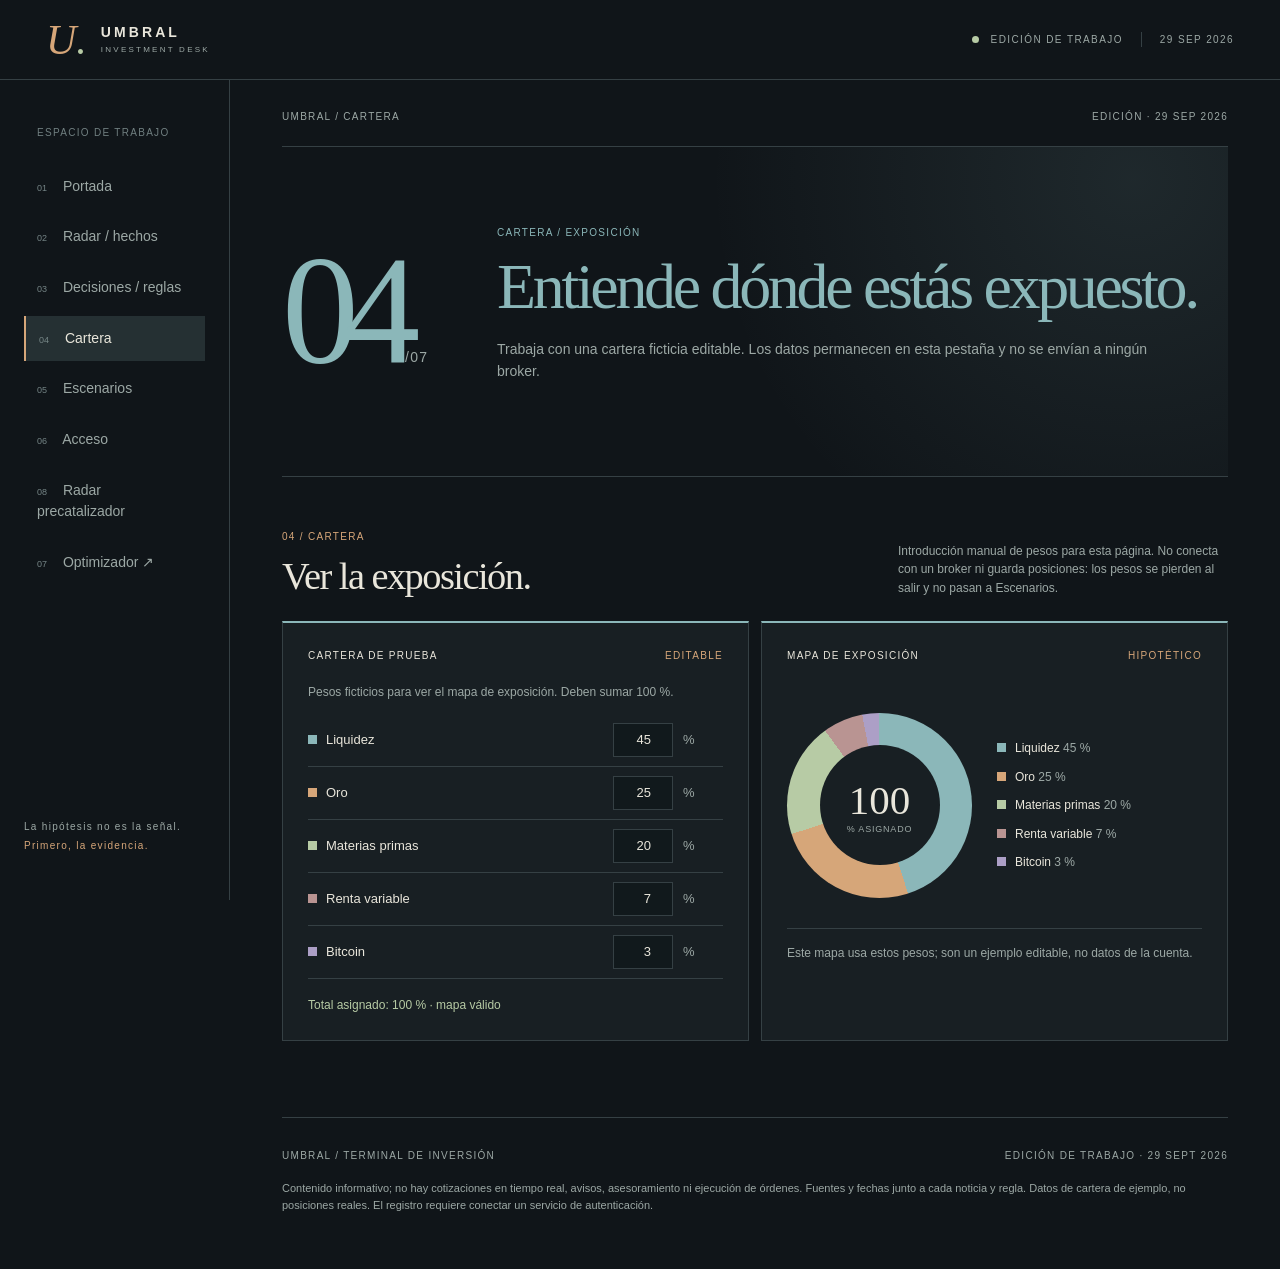
==== commit 0078ba2c: "Add curated precatalyst radar and weekly scan" ====
--- a/cartera.html
+++ b/cartera.html
@@ -1,2 +1,2 @@
 <!doctype html>
-<html lang="es"><head><meta charset="utf-8"><meta name="viewport" content="width=device-width, initial-scale=1"><meta name="theme-color" content="#12171b"><title>Cartera · UMBRAL</title><link rel="stylesheet" href="./style.css"></head><body class="page-cartera"><div class="shell"><header class="topbar"><a class="brand" href="./" aria-label="Umbral, inicio"><span class="brandmark">U<span class="markdot">.</span></span><span class="brandname">UMBRAL<small>INVESTMENT DESK</small></span></a><div class="session"><span class="live-dot"></span><span>EDICIÓN DE TRABAJO</span><span class="top-date">29 SEP 2026</span></div></header><div class="layout"><aside class="rail"><div class="rail-label">ESPACIO DE TRABAJO</div><nav aria-label="Secciones"><a  href="./"><span>01</span> Portada</a><a href="./radar.html"><span>02</span> Radar / hechos</a><a href="./decisiones.html"><span>03</span> Decisiones / reglas</a><a class="active" aria-current="page" href="./cartera.html"><span>04</span> Cartera</a><a href="./escenarios.html"><span>05</span> Escenarios</a><a href="./#registro"><span>06</span> Acceso</a><a href="./optimizador/"><span>07</span> Optimizador ↗</a></nav><div class="rail-bottom">La hipótesis no es la señal.<br><strong>Primero, la evidencia.</strong></div></aside><main><div class="eyebrow"><span>UMBRAL / CARTERA</span><span>EDICIÓN · 29 SEP 2026</span></div><div class="page-masthead"><div class="mast-no">04<span>/07</span></div><div><div class="kicker">CARTERA / EXPOSICIÓN</div><h1>Entiende dónde estás expuesto.</h1><p>Trabaja con una cartera ficticia editable. Los datos permanecen en esta pestaña y no se envían a ningún broker.</p></div></div><section class="section"><div class="section-head"><div><span class="section-num">04 / CARTERA</span><h2>Ver la exposición.</h2></div><p>Introducción manual de pesos para esta página. No conecta con un broker ni guarda posiciones: los pesos se pierden al salir y no pasan a Escenarios.</p></div><div class="portfolio-grid"><div class="panel"><div class="panel-title">CARTERA DE PRUEBA <span>EDITABLE</span></div><p class="helper">Pesos ficticios para ver el mapa de exposición. Deben sumar 100 %.</p><div id="weight-inputs"></div><div class="weight-total" id="weight-total"></div></div><div class="panel portfolio-view"><div class="panel-title">MAPA DE EXPOSICIÓN <span>HIPOTÉTICO</span></div><div class="donut-wrap"><div class="donut" id="donut"><div class="donut-center">100<small>% ASIGNADO</small></div></div><div class="legend" id="legend"></div></div><p class="insight" id="portfolio-insight"></p></div></div></section><footer><span>UMBRAL / TERMINAL DE INVERSIÓN</span><span>EDICIÓN DE TRABAJO · 29 SEPT 2026</span><p>Contenido informativo; no hay cotizaciones en tiempo real, avisos, asesoramiento ni ejecución de órdenes. Fuentes y fechas junto a cada noticia y regla. Datos de cartera de ejemplo, no posiciones reales. El registro requiere conectar un servicio de autenticación.</p></footer></main></div></div><script src="./config.js"></script><script src="./app.js"></script></body></html>
+<html lang="es"><head><meta charset="utf-8"><meta name="viewport" content="width=device-width, initial-scale=1"><meta name="theme-color" content="#12171b"><title>Cartera · UMBRAL</title><link rel="stylesheet" href="./style.css"></head><body class="page-cartera"><div class="shell"><header class="topbar"><a class="brand" href="./" aria-label="Umbral, inicio"><span class="brandmark">U<span class="markdot">.</span></span><span class="brandname">UMBRAL<small>INVESTMENT DESK</small></span></a><div class="session"><span class="live-dot"></span><span>EDICIÓN DE TRABAJO</span><span class="top-date">29 SEP 2026</span></div></header><div class="layout"><aside class="rail"><div class="rail-label">ESPACIO DE TRABAJO</div><nav aria-label="Secciones"><a  href="./"><span>01</span> Portada</a><a href="./radar.html"><span>02</span> Radar / hechos</a><a href="./decisiones.html"><span>03</span> Decisiones / reglas</a><a class="active" aria-current="page" href="./cartera.html"><span>04</span> Cartera</a><a href="./escenarios.html"><span>05</span> Escenarios</a><a href="./#registro"><span>06</span> Acceso</a><a href="./precatalizador.html"><span>08</span> Radar precatalizador</a><a href="./optimizador/"><span>07</span> Optimizador ↗</a></nav><div class="rail-bottom">La hipótesis no es la señal.<br><strong>Primero, la evidencia.</strong></div></aside><main><div class="eyebrow"><span>UMBRAL / CARTERA</span><span>EDICIÓN · 29 SEP 2026</span></div><div class="page-masthead"><div class="mast-no">04<span>/07</span></div><div><div class="kicker">CARTERA / EXPOSICIÓN</div><h1>Entiende dónde estás expuesto.</h1><p>Trabaja con una cartera ficticia editable. Los datos permanecen en esta pestaña y no se envían a ningún broker.</p></div></div><section class="section"><div class="section-head"><div><span class="section-num">04 / CARTERA</span><h2>Ver la exposición.</h2></div><p>Introducción manual de pesos para esta página. No conecta con un broker ni guarda posiciones: los pesos se pierden al salir y no pasan a Escenarios.</p></div><div class="portfolio-grid"><div class="panel"><div class="panel-title">CARTERA DE PRUEBA <span>EDITABLE</span></div><p class="helper">Pesos ficticios para ver el mapa de exposición. Deben sumar 100 %.</p><div id="weight-inputs"></div><div class="weight-total" id="weight-total"></div></div><div class="panel portfolio-view"><div class="panel-title">MAPA DE EXPOSICIÓN <span>HIPOTÉTICO</span></div><div class="donut-wrap"><div class="donut" id="donut"><div class="donut-center">100<small>% ASIGNADO</small></div></div><div class="legend" id="legend"></div></div><p class="insight" id="portfolio-insight"></p></div></div></section><footer><span>UMBRAL / TERMINAL DE INVERSIÓN</span><span>EDICIÓN DE TRABAJO · 29 SEPT 2026</span><p>Contenido informativo; no hay cotizaciones en tiempo real, avisos, asesoramiento ni ejecución de órdenes. Fuentes y fechas junto a cada noticia y regla. Datos de cartera de ejemplo, no posiciones reales. El registro requiere conectar un servicio de autenticación.</p></footer></main></div></div><script src="./config.js"></script><script src="./app.js"></script></body></html>
--- a/style.css
+++ b/style.css
@@ -4,3 +4,4 @@
 body.page-radar{--page-accent:#d6a679}body.page-senales{--page-accent:#d28c80}body.page-cartera{--page-accent:#8bb7b9}body.page-escenarios{--page-accent:#b7cba5}body.page-portada{--page-accent:#d6a679}
 .page-masthead{display:grid;grid-template-columns:180px minmax(0,1fr);gap:35px;min-height:330px;align-items:center;border-bottom:1px solid var(--line);background:radial-gradient(circle at 90% 10%,color-mix(in srgb,var(--page-accent) 12%,transparent),transparent 47%)}.mast-no{font:clamp(100px,12vw,190px)/1 Georgia,serif;color:var(--page-accent);letter-spacing:-.1em}.mast-no span{font:14px Arial,sans-serif;letter-spacing:.1em;color:var(--muted)}.page-masthead .kicker,.page-masthead h1{color:var(--page-accent)}.page-masthead h1{max-width:820px;margin:12px 0 19px;font-size:clamp(42px,5vw,72px)}.page-masthead p{max-width:670px;color:var(--muted);font-size:14px}.page-masthead+.section{padding-top:48px}.page-senales .signal-list{border-top:2px solid var(--page-accent)}.page-senales .signal-id,.page-senales .section-num{color:var(--page-accent)}.page-cartera .panel{border-top:2px solid var(--page-accent)}.page-escenarios .panel{border-top:2px solid var(--page-accent)}.editorial-stamp{border:1px solid var(--line);padding:12px 15px;margin:0 0 18px;background:#232c2e;font-size:10px;letter-spacing:.08em;color:var(--muted)}.editorial-stamp a,.source-note a{color:var(--gold);text-decoration:underline;text-underline-offset:3px}.source-note{line-height:1.6}
 @media(max-width:760px){.page-masthead{grid-template-columns:1fr;gap:0;min-height:0;padding:34px 0 28px}.mast-no{font-size:72px}.page-masthead h1{font-size:43px}.page-masthead p{font-size:12px}.page-masthead+.section{padding-top:30px}}
+body.page-precat{--page-accent:#d6a679}.page-precat .scan-grid{display:grid;grid-template-columns:repeat(2,minmax(0,1fr));gap:13px}.scan-card{background:#1a2226;border:1px solid var(--line);border-top:3px solid #5d7271;padding:21px;min-width:0}.scan-card.high{border-top-color:var(--gold)}.scan-card-head{display:flex;justify-content:space-between;gap:12px;align-items:start}.scan-ticker{font:32px Georgia,serif;line-height:1}.scan-score{font:26px Georgia,serif;color:var(--gold);white-space:nowrap}.scan-score small{font:10px Arial,sans-serif;color:var(--muted)}.scan-card p{font-size:12px;line-height:1.65;color:var(--muted);margin:13px 0}.scan-card dl{display:grid;grid-template-columns:1fr auto;gap:7px 14px;margin:17px 0;font-size:12px}.scan-card dt{color:var(--muted)}.scan-card dd{margin:0;text-align:right;overflow-wrap:anywhere}.scan-card .scan-caution{border-top:1px solid var(--line);padding-top:12px;color:#e5c3a6}.scan-card a{color:var(--gold);text-decoration:underline;text-underline-offset:3px;font-size:11px}.scan-card .scan-links{display:flex;gap:16px;flex-wrap:wrap}.scan-error{color:var(--red)}@media(max-width:760px){.page-precat .scan-grid{grid-template-columns:1fr}.scan-card{padding:18px}.scan-ticker{font-size:28px}}
